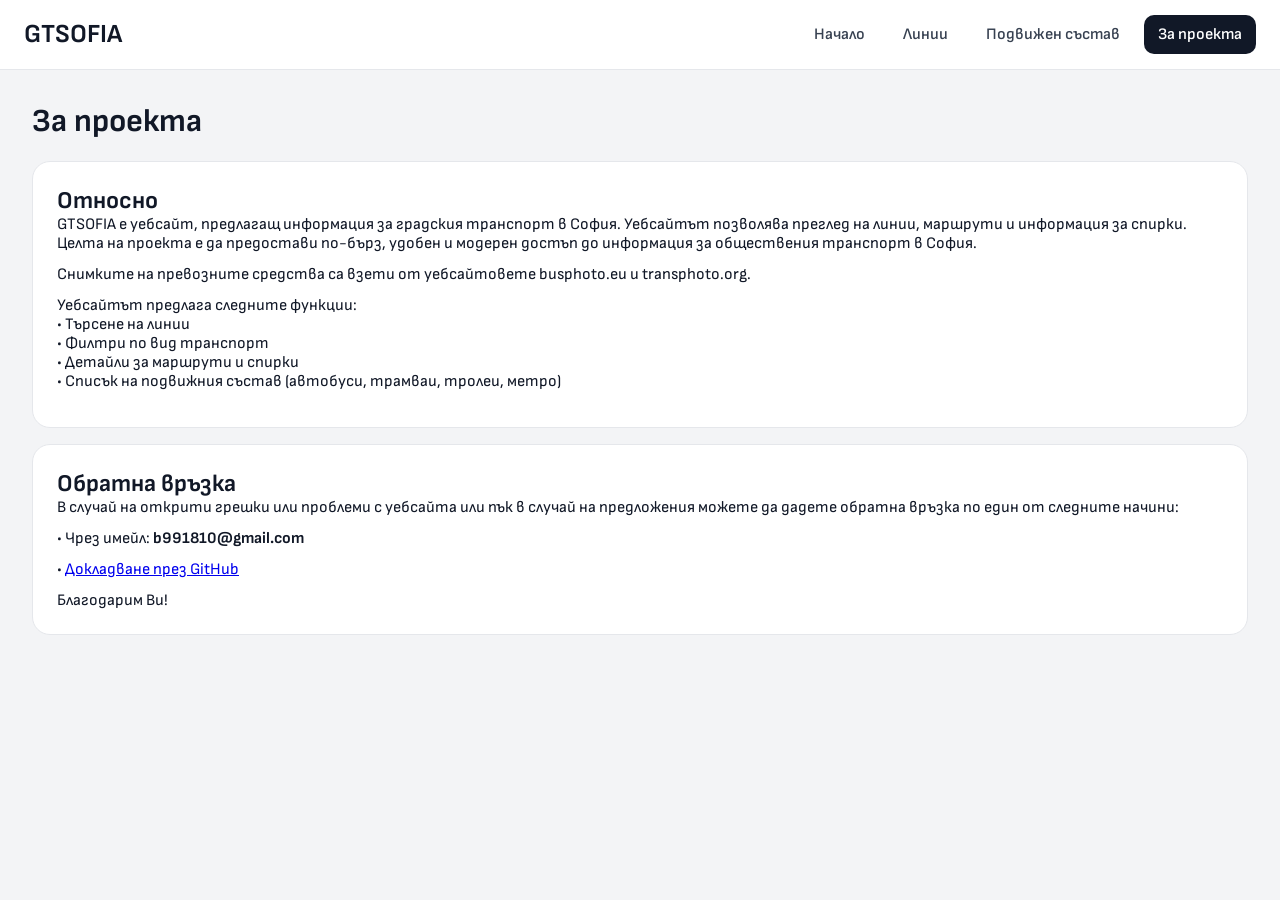
==== about.html @ 985ba1f0 "Update about.html" ====
<!DOCTYPE html>
<html lang="en">
<head>
  <meta charset="UTF-8" />
  <meta name="viewport" content="width=device-width, initial-scale=1.0"/>
  <title>За проекта | GTSofia</title>

  <link href="https://fonts.googleapis.com/css2?family=Sofia+Sans:wght@400;500;600;700&display=swap" rel="stylesheet"/>
  <link rel="stylesheet" href="style.css" />
</head>

<body>

<!-- NAVBAR -->
<header class="navbar">

  <a href="index.html" class="nav-logo">GTSOFIA</a>

  <button class="nav-toggle" onclick="toggleMenu()">☰</button>

  <nav id="navMenu">
    <a href="index.html">Начало</a>
    <a href="transport.html">Линии</a>
    <a href="rolling-stock.html">Подвижен състав</a>
    <a href="about.html" class="active">За проекта</a>
  </nav>

</header>

<!-- PAGE CONTENT -->
<main class="content">

  <h1 style="margin-bottom: 20px;">За проекта</h1>

  <!-- Карта 1 -->
  <div class="info-card" style="margin-bottom: 16px;">
    <h2>Относно</h2>

    <p style="margin-bottom: 12px;">
      GTSOFIA е уебсайт, предлагащ информация за градския транспорт в София. Уебсайтът позволява преглед на линии, маршрути и информация за спирки. Целта на проекта е да предостави по-бърз, удобен и модерен достъп до информация за обществения транспорт в София.
    </p>

      <p style="margin-bottom: 12px;">
      Снимките на превозните средства са взети от уебсайтовете busphoto.eu и transphoto.org.
    </p>

    <p style="margin-bottom: 12px;">
      Уебсайтът предлага следните функции:
      <br>• Търсене на линии
      <br>• Филтри по вид транспорт
      <br>• Детайли за маршрути и спирки
      <br>• Списък на подвижния състав (автобуси, трамваи, тролеи, метро)
    </p>
    </div>

    <div class="info-card" style="margin-bottom: 16px;">
    <h2>Обратна връзка</h2>

        <p style="margin-bottom: 12px;">
      В случай на открити грешки или проблеми с уебсайта или пък в случай на предложения можете да дадете обратна връзка по един от следните начини:
    </p>

    <p style="margin-bottom: 12px;">
      • Чрез имейл: <strong>b991810@gmail.com</strong>
    </p>

    <p style="margin-bottom: 12px;">
      • <a href="https://github.com/ngb1639/gtsofia/issues" target="_blank">
        Докладване през GitHub
      </a>
    </p>

    <p>
      Благодарим Ви!
    </p>
  </div>

</main>

<!-- NAVBAR SCRIPT -->
<script src="navbar.js"></script>

</body>
</html>
---- style.css ----
/* =========================
BASE RESET
========================= */

* {
  margin: 0;
  padding: 0;
  box-sizing: border-box;
}

body {
  font-family: "Sofia Sans", sans-serif;
  background: #f3f4f6;
  min-height: 100vh;
  color: #111827;
}

img {
  max-width: 100%;
}

/* =========================
NAVBAR (NEW)
========================= */

.navbar {
  height: 70px;
  background: white;
  border-bottom: 1px solid #e5e7eb;
  display: flex;
  align-items: center;
  justify-content: space-between;
  padding: 0 24px;
  position: sticky;
  top: 0;
  z-index: 1000;
}

.nav-logo {
  font-size: 26px;
  font-weight: 700;
  color: #111827;
  text-decoration: none;
}

.navbar nav {
  display: flex;
  gap: 10px;
}

.navbar nav a {
  text-decoration: none;
  color: #374151;
  font-weight: 600;

  padding: 10px 14px;
  border-radius: 10px;

  transition: 0.2s;
}

.navbar nav a:hover {
  background: #f3f4f6;
}

.navbar nav a.active {
  background: #111827;
  color: white;
}

.nav-toggle {
  display: none;
  font-size: 28px;
  background: none;
  border: none;
  cursor: pointer;
}

/* =========================
APP LAYOUT (TRANSPORT PAGE)
========================= */

.app {
  display: flex;
  height: calc(100vh - 70px);
}

/* =========================
SIDEBAR
========================= */

.sidebar {
  width: 360px;
  background: white;
  border-right: 1px solid #e5e7eb;
  padding: 20px;
  overflow-y: auto;
}

.logo {
  font-size: 28px;
  font-weight: 700;
  margin-bottom: 20px;
}

.search {
  width: 90%;
  height: 44px;
  border: none;
  border-radius: 12px;
  padding: 0 16px;
  background: #f3f4f6;
  font-family: "Sofia Sans", sans-serif;
  font-size: 15px;
  margin-bottom: 16px;
  outline: none;
}

.filters {
  width: 90%;
  display: flex;
  flex-wrap: wrap;
  gap: 8px;
  margin-bottom: 24px;
}

.filter-btn {
  font-family: "Sofia Sans", sans-serif;
  border: none;
  padding: 10px 14px;
  border-radius: 10px;
  background: #e5e7eb;
  font-weight: 600;
  cursor: pointer;
  transition: 0.2s;
  font-size: 14px;
}

.filter-btn:hover {
  background: #d1d5db;
}

.filter-btn.active {
  background: #111827;
  color: white;
}

.lines-grid {
  display: flex;
  flex-wrap: wrap;
  gap: 10px;
}

/* =========================
LINE PILLS
========================= */

.line-pill {
  width: 60px;
  height: 30px;
  border-radius: 6px;
  color: white;
  font-weight: 700;
  font-size: 17px;
  display: flex;
  align-items: center;
  justify-content: center;
  cursor: pointer;
  transition: 0.2s;
}

.line-pill:hover {
  transform: scale(1.05);
}

.metro-pill {
  width: 30px;
  height: 30px;
  border-radius: 999px;
  display: flex;
  align-items: center;
  justify-content: center;
  font-weight: 700;
  font-size: 17px;
  cursor: pointer;
  transition: 0.2s;
}

.metro-pill:hover {
  transform: scale(1.08);
}

/* =========================
CONTENT AREA
========================= */

.content {
  flex: 1;
  padding: 32px;
  overflow-y: auto;
}

.empty-state {
  font-family: "Sofia Sans", sans-serif;
  color: #9ca3af;
  font-size: 18px;
  margin-top: 40px;
}

/* =========================
LINE DETAILS
========================= */

.line-note {
  background: #fff7ed;
  border-left: 4px solid #f59e0b;
  padding: 12px 16px;
  margin-bottom: 18px;
  border-radius: 10px;
  font-size: 14px;
  color: #92400e;
  font-weight: 500;
}

.line-header {
  display: flex;
  justify-content: space-between;
  margin-bottom: 32px;
}

.line-left {
  display: flex;
  align-items: center;
  gap: 18px;
}

.switch-btn {
  font-family: "Sofia Sans", sans-serif;
  border: none;
  background: #111827;
  color: white;
  height: 42px;
  padding: 0 18px;
  border-radius: 12px;
  font-weight: 600;
  cursor: pointer;
}

.switch-btn:hover {
  opacity: 0.9;
}

.route-direction {
  display: flex;
  align-items: center;
  gap: 14px;
}

.direction-arrow {
  width: 20px;
  opacity: 0.7;
}

.destination-name {
  font-size: 25px;
  font-weight: 700;
}

.details-pill {
  display: flex;
  align-items: center;
  gap: 6px;
}

.details-icon {
  width: 30px;
  height: 30px;
  border-radius: 999px;
  display: flex;
  align-items: center;
  justify-content: center;
  overflow: hidden;
  background: transparent;
}

.details-icon img {
  width: 30px;
  height: 30px;
  object-fit: contain;
}

.details-number {
  width: 60px;
  height: 30px;
  border-radius: 6px;
  color: white;
  font-weight: 700;
  font-size: 17px;
  display: flex;
  align-items: center;
  justify-content: center;
}

/* =========================
STOPS
========================= */

.stops-card {
  background: white;
  border-radius: 18px;
  padding: 28px;
  box-shadow: 0 2px 10px rgba(0,0,0,0.05);
}

.stops-line {
  position: relative;
  margin-left: 12px;
}

.stops-line::before {
  content: "";
  position: absolute;
  left: 7px;
  top: 0;
  bottom: 0;
  width: 2px;
  background: #d1d5db;
}

.stop-item {
  position: relative;
  padding-left: 36px;
  padding-bottom: 28px;
}

.stop-dot {
  position: absolute;
  left: 0;
  top: 4px;
  width: 16px;
  height: 16px;
  border-radius: 999px;
  background: #111827;
  border: 4px solid white;
}

.stop-name {
  font-size: 16px;
  font-weight: 500;
}

/* =========================
HOME PAGE
========================= */

.home {
  padding: 32px;
  display: flex;
  flex-direction: column;
  gap: 24px;
}

.home-grid {
  display: grid;
  grid-template-columns: repeat(auto-fit,minmax(240px,1fr));
  gap: 20px;
}

.home-card {
  background: white;
  border-radius: 18px;
  padding: 24px;

  text-decoration: none;
  color: inherit;

  border: 1px solid #e5e7eb;
  transition: 0.2s;
}

.home-card:hover {
  transform: translateY(-4px);
}

/* =========================
PROMO CARD (HOME)
========================= */

.promo-card {
  background: white;
  border-radius: 18px;
  padding: 18px 24px;
  border: 1px solid #e5e7eb;
  width: 100%;
  display: flex;
  flex-direction: column;
  align-items: center;
  justify-content: center;
  text-align: center;
  gap: 10px;
}

.promo-logo {
  width: 64px;
  height: 64px;
  border-radius: 16px;
  margin-bottom: 12px;
}

.promo-title {
  font-size: 18px;
  font-weight: 700;
  margin-bottom: 8px;
}

.promo-text {
  font-size: 14px;
  color: #6b7280;
  margin-bottom: 16px;
}

.promo-btn {
  display: block;
  width: 100%;
  max-width: 280px;
  padding: 10px 14px;
  border: none;
  border-radius: 10px;
  background: #e5e7eb;
  color: #111827;
  font-size: 14px;
  font-weight: 600;
  text-decoration: none;
  text-align: center;
  transition: 0.2s;
}

.promo-btn:hover {
  background: #d1d5db;
}

.promo-btn.secondary {
  background: #e5e7eb;
}

.promo-btn.secondary:hover {
  background: #d1d5db;
}

.promo-actions {
  display: flex;
  gap: 10px;
  width: 100%;
  max-width: 600px;
  justify-content: center;
}

.promo-actions .promo-btn {
  flex: 1;
  max-width: none;
}

/* =========================
ROLLING STOCK
========================= */

.stock-grid {
  display: grid;
  grid-template-columns: repeat(auto-fill,minmax(280px,1fr));
  gap: 20px;
}

.stock-card {
  background: white;
  border-radius: 18px;
  overflow: hidden;
  border: 1px solid #e5e7eb;
}

.stock-image {
  width: 100%;
  height: 200px;
  object-fit: cover;
}

.stock-body {
  padding: 18px;
}

.stock-lines {
  display: flex;
  flex-wrap: wrap;
  gap: 6px;
  margin-top: 10px;
}

.stock-line-pill {
  display: flex;
  align-items: center;
  justify-content: center;

  height: 25px;
  width: 42px;
  min-width: 35px;
  padding: 0 8px;

  border-radius: 6px;

  font-weight: 700;
}

.stock-metro-pill {
  width: 28px;
  height: 28px;
  min-width: 28px;
  padding: 0;
  border-radius: 50%;
}

/* =========================
ABOUT PAGE
========================= */

.info-card {
  background: white;
  padding: 24px;
  border-radius: 18px;
  border: 1px solid #e5e7eb;
  width: 100%;
  transition: 0.2s;
}

.info-card:hover {
  transform: translateY(-3px);
}

/* =========================
MOBILE RESPONSIVE
========================= */

@media (max-width: 900px) {

  .app {
    flex-direction: column;
    height: auto;
  }

  .sidebar {
    width: 100%;
    border-right: none;
    border-bottom: 1px solid #e5e7eb;
  }

  .content {
    padding: 16px;
  }

  .nav-toggle {
    display: block;
  }

  .navbar nav {
    display: none;
    flex-direction: column;
    width: 100%;
    margin-top: 10px;
  }

  .navbar nav.open {
    display: flex;
  }

  .navbar {
    flex-wrap: wrap;
    height: auto;
    padding: 12px 16px;
  }

  .line-header {
    flex-direction: column;
    gap: 16px;
  }

  .switch-btn {
    width: 100%;
  }

  .direction-arrow {
  width: 20px;
  opacity: 0.7;
}

.destination-name {
  font-size: 20px;
  font-weight: 700;
}

.promo-card {
    align-items: center;
  }

}
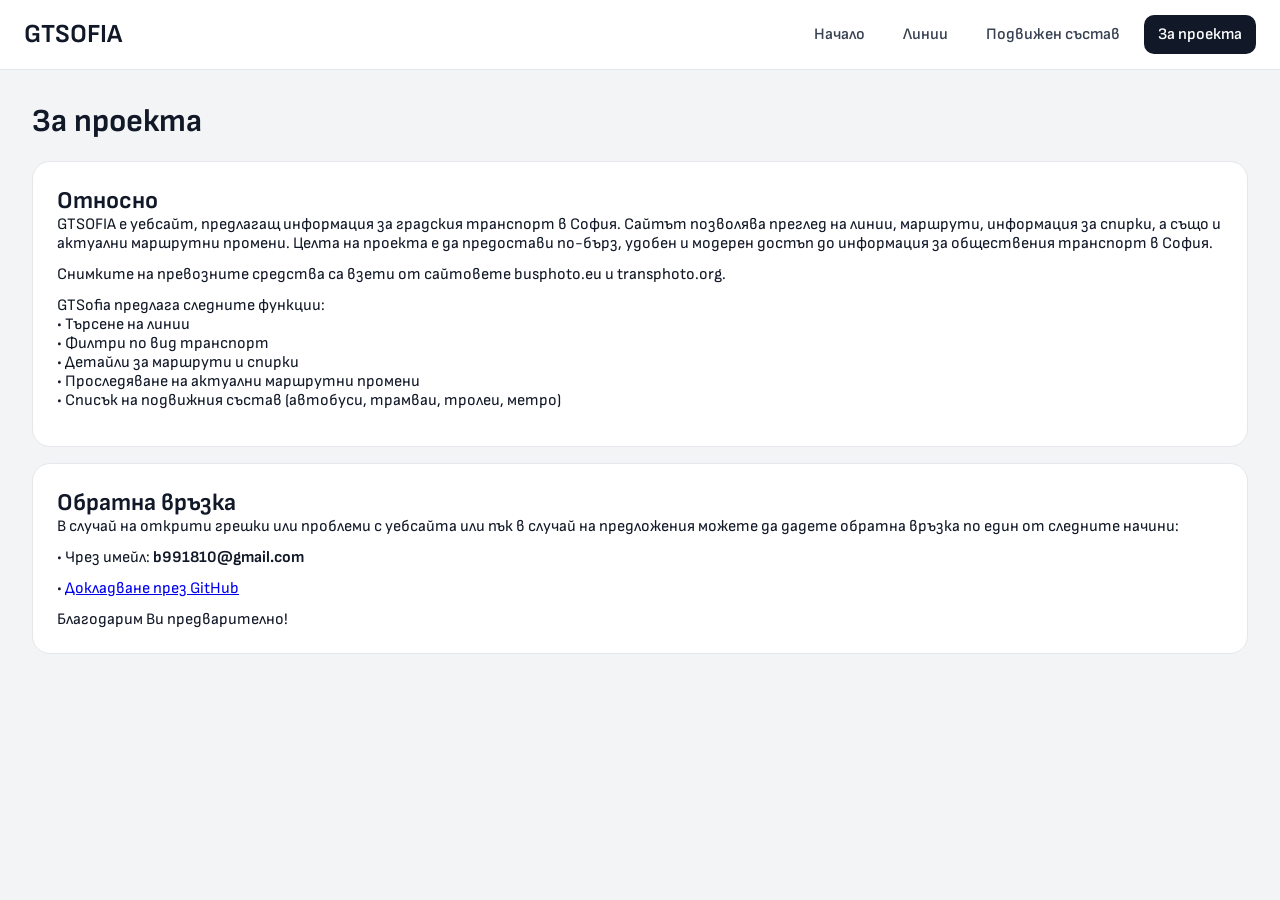
==== commit 0232f513: "Update about.html" ====
--- a/about.html
+++ b/about.html
@@ -37,18 +37,19 @@
     <h2>Относно</h2>
 
     <p style="margin-bottom: 12px;">
-      GTSOFIA е уебсайт, предлагащ информация за градския транспорт в София. Уебсайтът позволява преглед на линии, маршрути и информация за спирки. Целта на проекта е да предостави по-бърз, удобен и модерен достъп до информация за обществения транспорт в София.
+      GTSOFIA е уебсайт, предлагащ информация за градския транспорт в София. Сайтът позволява преглед на линии, маршрути, информация за спирки, а също и актуални маршрутни промени. Целта на проекта е да предостави по-бърз, удобен и модерен достъп до информация за обществения транспорт в София.
     </p>
 
       <p style="margin-bottom: 12px;">
-      Снимките на превозните средства са взети от уебсайтовете busphoto.eu и transphoto.org.
+      Снимките на превозните средства са взети от сайтовете busphoto.eu и transphoto.org.
     </p>
 
     <p style="margin-bottom: 12px;">
-      Уебсайтът предлага следните функции:
+      GTSofia предлага следните функции:
       <br>• Търсене на линии
       <br>• Филтри по вид транспорт
       <br>• Детайли за маршрути и спирки
+      <br>• Проследяване на актуални маршрутни промени
       <br>• Списък на подвижния състав (автобуси, трамваи, тролеи, метро)
     </p>
     </div>
@@ -71,7 +72,7 @@
     </p>
 
     <p>
-      Благодарим Ви!
+      Благодарим Ви предварително!
     </p>
   </div>
 
--- a/style.css
+++ b/style.css
@@ -104,7 +104,7 @@
 }
 
 .search {
-  width: 90%;
+  width: 100%;
   height: 44px;
   border: none;
   border-radius: 12px;
@@ -117,7 +117,7 @@
 }
 
 .filters {
-  width: 90%;
+  width: 100%;
   display: flex;
   flex-wrap: wrap;
   gap: 8px;
@@ -210,17 +210,6 @@
 /* =========================
 LINE DETAILS
 ========================= */
-
-.line-note {
-  background: #fff7ed;
-  border-left: 4px solid #f59e0b;
-  padding: 12px 16px;
-  margin-bottom: 18px;
-  border-radius: 10px;
-  font-size: 14px;
-  color: #92400e;
-  font-weight: 500;
-}
 
 .line-header {
   display: flex;
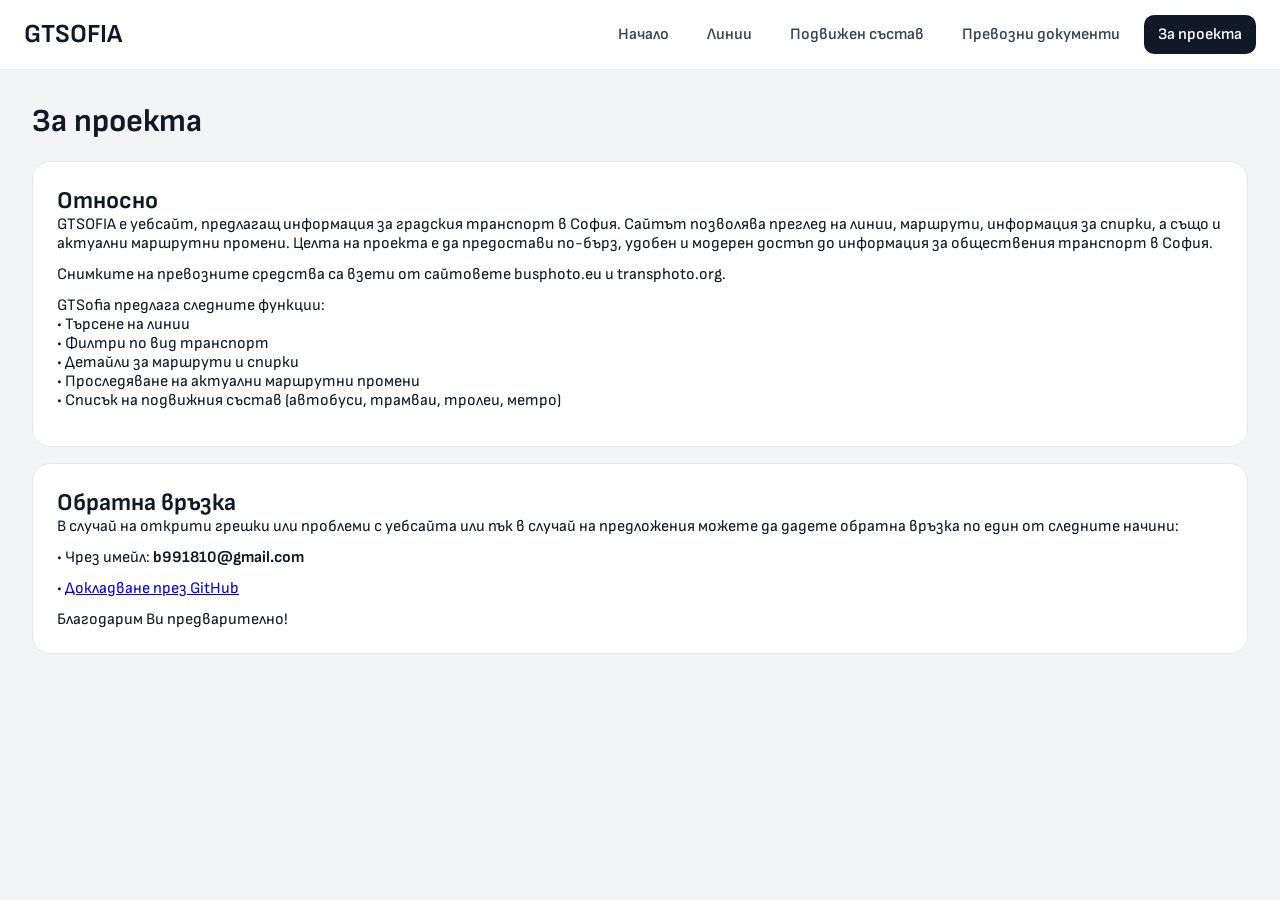
==== commit db2642a0: "Update about.html" ====
--- a/about.html
+++ b/about.html
@@ -22,6 +22,7 @@
     <a href="index.html">Начало</a>
     <a href="transport.html">Линии</a>
     <a href="rolling-stock.html">Подвижен състав</a>
+    <a href="documents.html">Превозни документи</a>
     <a href="about.html" class="active">За проекта</a>
   </nav>
 
--- a/style.css
+++ b/style.css
@@ -20,13 +20,15 @@
 }
 
 /* =========================
-NAVBAR (NEW)
+NAVBAR
 ========================= */
 
 .navbar {
   height: 70px;
-  background: white;
-  border-bottom: 1px solid #e5e7eb;
+  background: rgba(255, 255, 255, 0.88);
+  backdrop-filter: blur(18px);
+  -webkit-backdrop-filter: blur(18px);
+  border-bottom: 1px solid rgba(229, 231, 235, 0.7);
   display: flex;
   align-items: center;
   justify-content: space-between;
@@ -34,6 +36,17 @@
   position: sticky;
   top: 0;
   z-index: 1000;
+  transition:
+    background 0.3s ease,
+    backdrop-filter 0.3s ease,
+    box-shadow 0.3s ease;
+}
+
+.navbar.scrolled {
+  background: rgba(255, 255, 255, 0.72);
+  backdrop-filter: blur(22px);
+  -webkit-backdrop-filter: blur(22px);
+  box-shadow: 0 6px 20px rgba(0, 0, 0, 0.06);
 }
 
 .nav-logo {
@@ -246,7 +259,7 @@
 }
 
 .direction-arrow {
-  width: 20px;
+  width: 15px;
   opacity: 0.7;
 }
 
@@ -516,11 +529,6 @@
   border-radius: 18px;
   border: 1px solid #e5e7eb;
   width: 100%;
-  transition: 0.2s;
-}
-
-.info-card:hover {
-  transform: translateY(-3px);
 }
 
 /* =========================
@@ -574,11 +582,6 @@
     width: 100%;
   }
 
-  .direction-arrow {
-  width: 20px;
-  opacity: 0.7;
-}
-
 .destination-name {
   font-size: 20px;
   font-weight: 700;
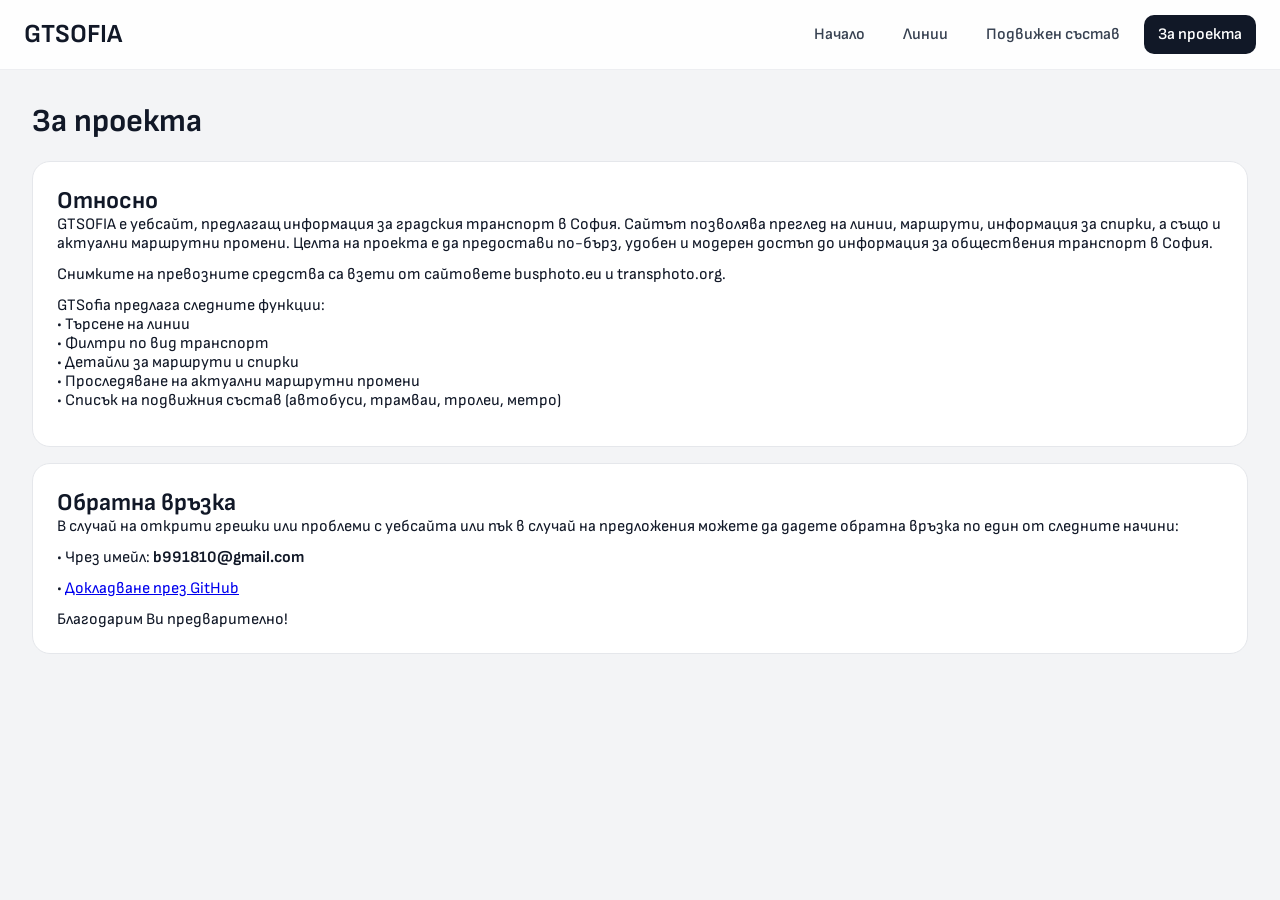
==== commit 8db32c50: "Update about.html" ====
--- a/about.html
+++ b/about.html
@@ -22,7 +22,6 @@
     <a href="index.html">Начало</a>
     <a href="transport.html">Линии</a>
     <a href="rolling-stock.html">Подвижен състав</a>
-    <a href="documents.html">Превозни документи</a>
     <a href="about.html" class="active">За проекта</a>
   </nav>
 
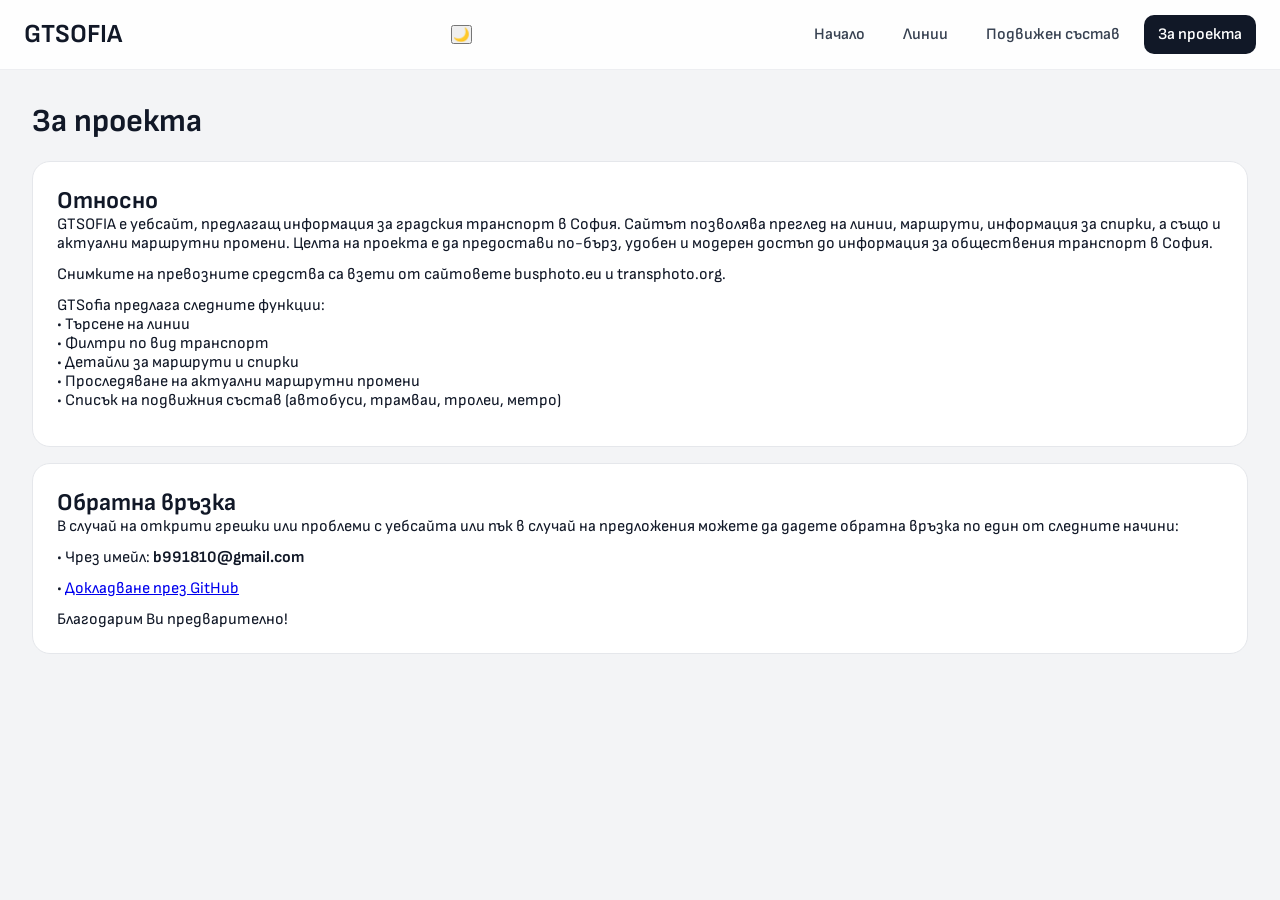
==== commit d2a75029: "Update about.html" ====
--- a/about.html
+++ b/about.html
@@ -17,6 +17,10 @@
   <a href="index.html" class="nav-logo">GTSOFIA</a>
 
   <button class="nav-toggle" onclick="toggleMenu()">☰</button>
+
+  <button id="themeToggle" class="theme-toggle" aria-label="Toggle theme">
+  🌙
+</button>
 
   <nav id="navMenu">
     <a href="index.html">Начало</a>
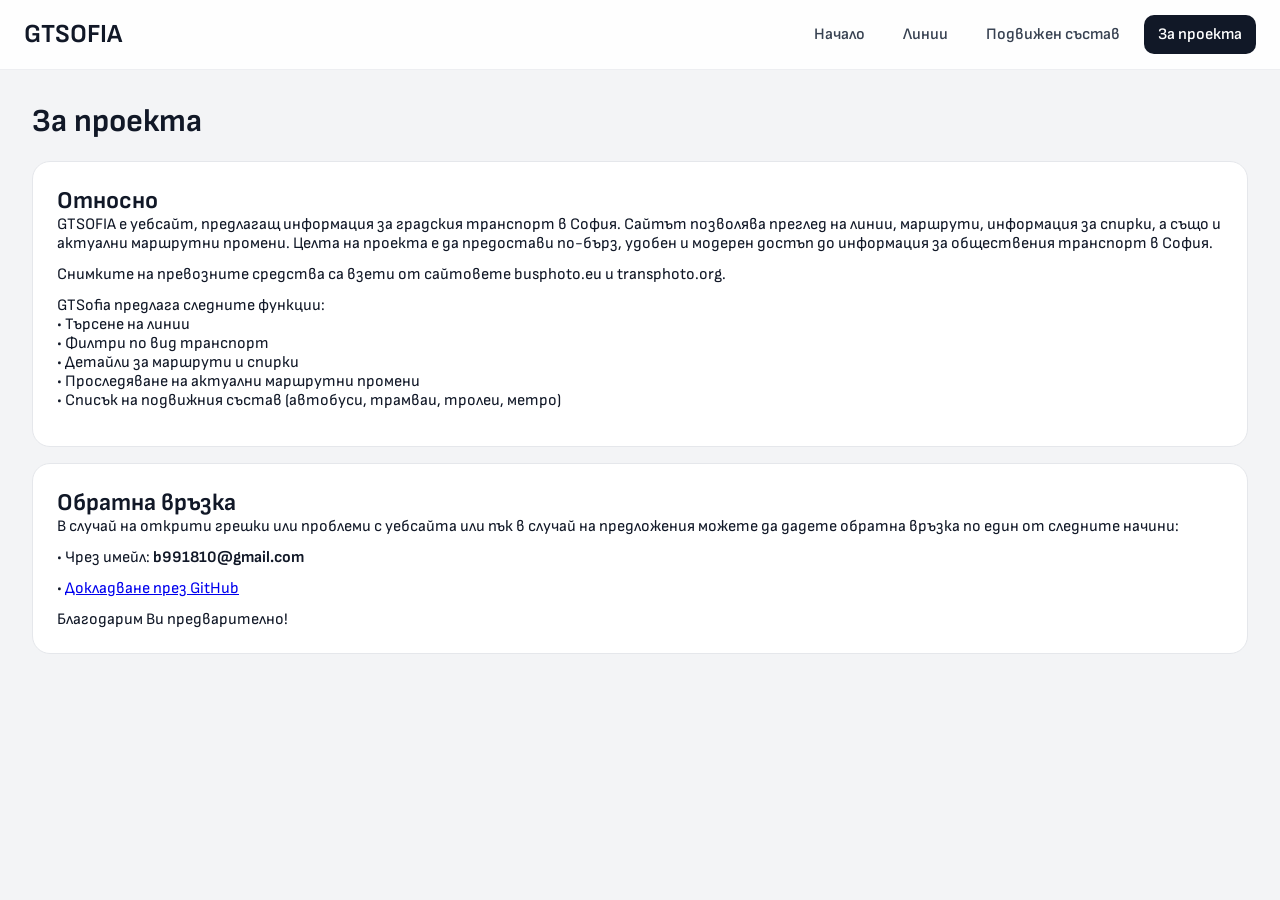
==== commit 2981f8ed: "Update about.html" ====
--- a/about.html
+++ b/about.html
@@ -17,10 +17,6 @@
   <a href="index.html" class="nav-logo">GTSOFIA</a>
 
   <button class="nav-toggle" onclick="toggleMenu()">☰</button>
-
-  <button id="themeToggle" class="theme-toggle" aria-label="Toggle theme">
-  🌙
-</button>
 
   <nav id="navMenu">
     <a href="index.html">Начало</a>
--- a/style.css
+++ b/style.css
@@ -65,10 +65,8 @@
   text-decoration: none;
   color: #374151;
   font-weight: 600;
-
   padding: 10px 14px;
   border-radius: 10px;
-
   transition: 0.2s;
 }
 
@@ -372,10 +370,8 @@
   background: white;
   border-radius: 18px;
   padding: 24px;
-
   text-decoration: none;
   color: inherit;
-
   border: 1px solid #e5e7eb;
   transition: 0.2s;
 }
@@ -500,14 +496,11 @@
   display: flex;
   align-items: center;
   justify-content: center;
-
   height: 25px;
   width: 42px;
   min-width: 35px;
   padding: 0 8px;
-
   border-radius: 6px;
-
   font-weight: 700;
 }
 
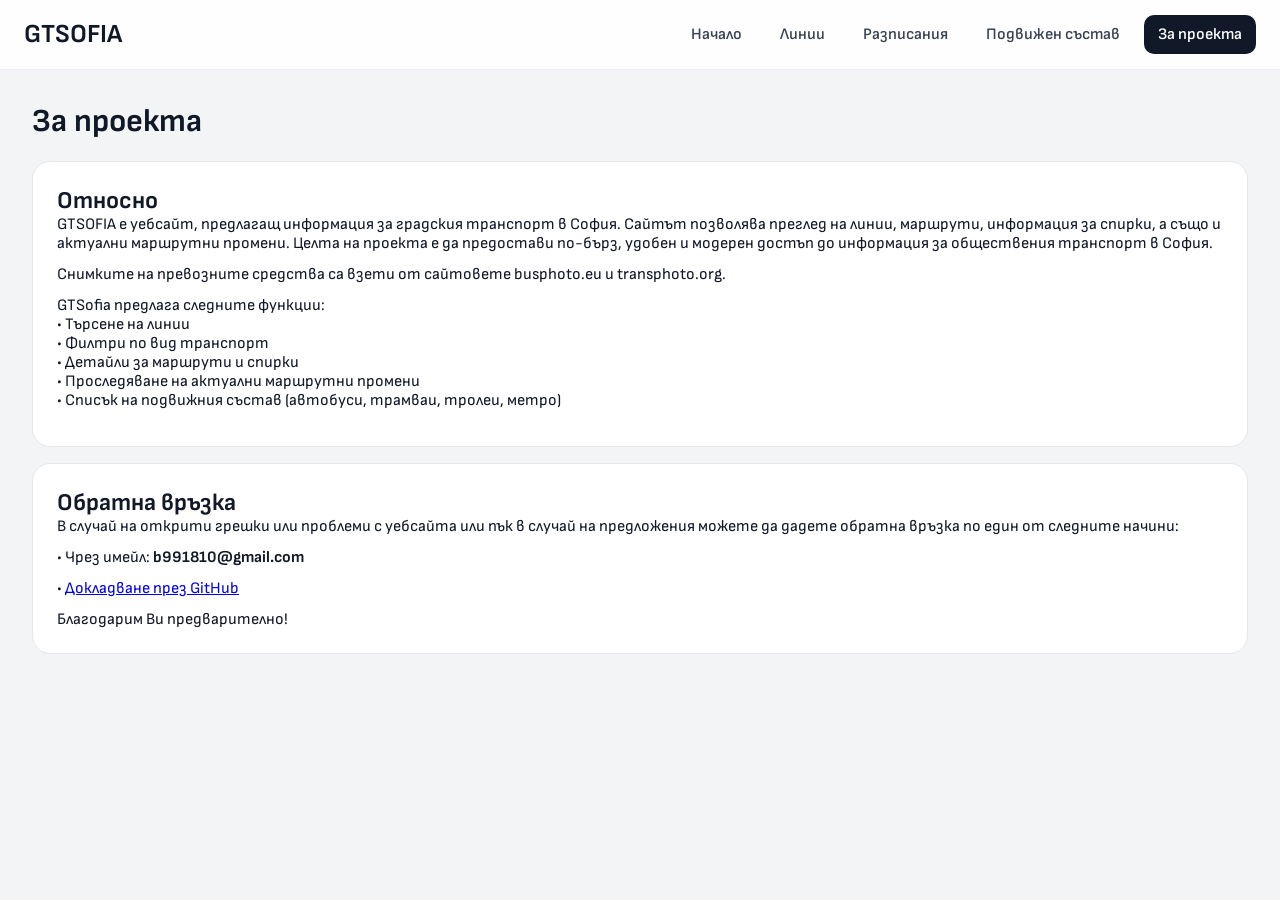
==== commit 761ddd22: "Update about.html" ====
--- a/about.html
+++ b/about.html
@@ -21,6 +21,7 @@
   <nav id="navMenu">
     <a href="index.html">Начало</a>
     <a href="transport.html">Линии</a>
+    <a href="schedule.html">Разписания</a>
     <a href="rolling-stock.html">Подвижен състав</a>
     <a href="about.html" class="active">За проекта</a>
   </nav>
--- a/style.css
+++ b/style.css
@@ -144,7 +144,7 @@
   font-weight: 600;
   cursor: pointer;
   transition: 0.2s;
-  font-size: 14px;
+  font-size: 15px;
 }
 
 .filter-btn:hover {
@@ -243,6 +243,7 @@
   padding: 0 18px;
   border-radius: 12px;
   font-weight: 600;
+  font-size: 15px;
   cursor: pointer;
 }
 
@@ -378,6 +379,38 @@
 
 .home-card:hover {
   transform: translateY(-4px);
+}
+
+.home-search-item:hover {
+  background: #f3f4f6;
+}
+
+.home-search-row {
+  display: flex;
+  gap: 10px;
+  margin-top: 10px;
+}
+
+.home-type-select {
+  height: 44px;
+  border: none;
+  border-radius: 12px;
+  background: #f3f4f6;
+  padding: 0 14px;
+  font-family: "Sofia Sans", sans-serif;
+  font-size: 15px;
+  font-weight: 600;
+  outline: none;
+}
+
+.home-search-row .search {
+  margin-bottom: 0;
+  flex: 1;
+}
+
+#homeLineResults {
+  max-height: 300px;
+  overflow-y: auto;
 }
 
 /* =========================
@@ -512,6 +545,29 @@
   border-radius: 50%;
 }
 
+.stock-filters {
+  display: flex;
+  gap: 10px;
+  flex-wrap: wrap;
+  margin-bottom: 20px;
+}
+
+.stock-filters button {
+  font-family: "Sofia Sans", sans-serif;
+  border: none;
+  padding: 10px 16px;
+  border-radius: 12px;
+  background: #e5e7eb;
+  font-weight: 600;
+  cursor: pointer;
+  transition: 0.2s;
+}
+
+.stock-filters button:hover {
+  background: #111827;
+  color: white;
+}
+
 /* =========================
 ABOUT PAGE
 ========================= */
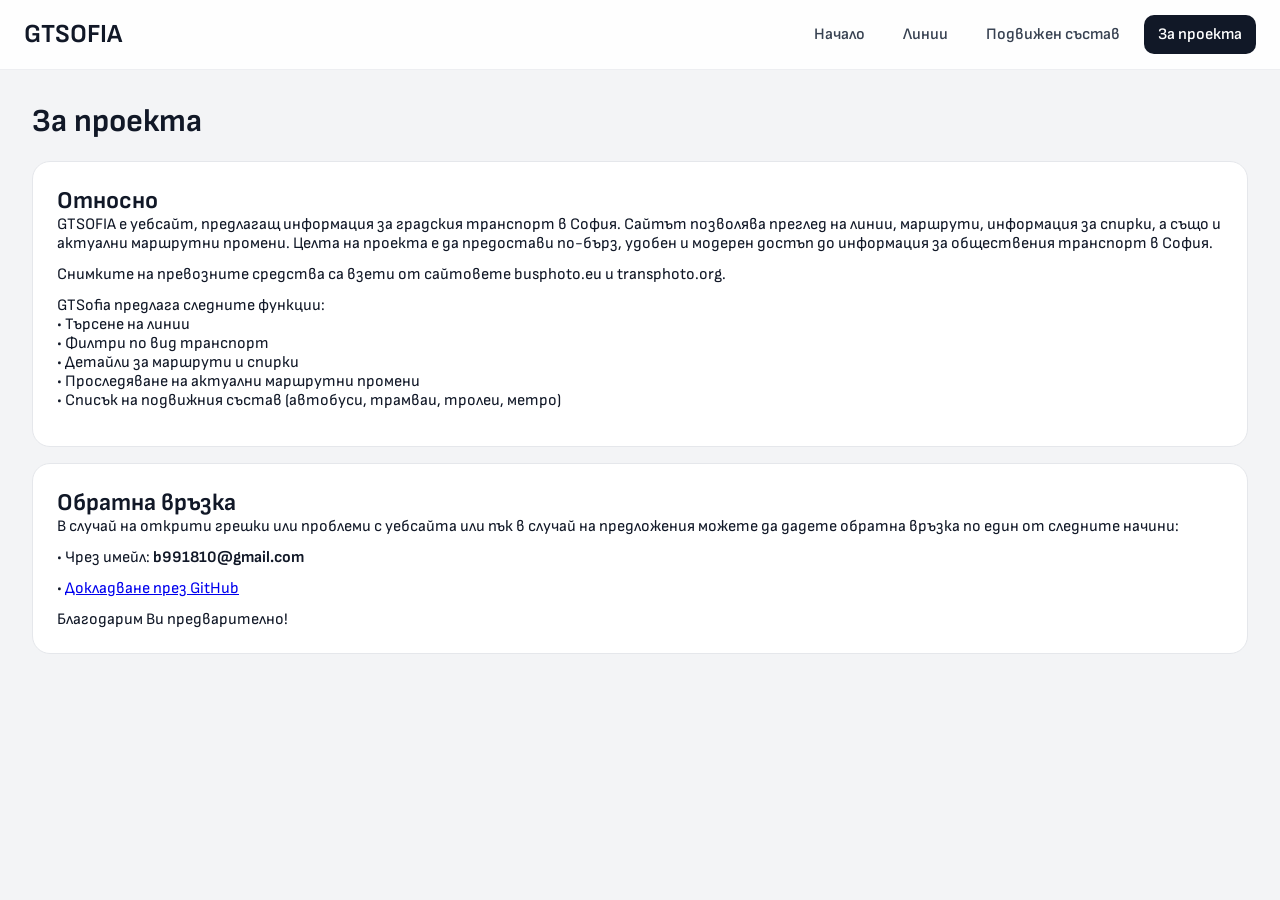
==== commit c3210e07: "Add files via upload" ====
--- a/about.html
+++ b/about.html
@@ -21,7 +21,6 @@
   <nav id="navMenu">
     <a href="index.html">Начало</a>
     <a href="transport.html">Линии</a>
-    <a href="schedule.html">Разписания</a>
     <a href="rolling-stock.html">Подвижен състав</a>
     <a href="about.html" class="active">За проекта</a>
   </nav>
